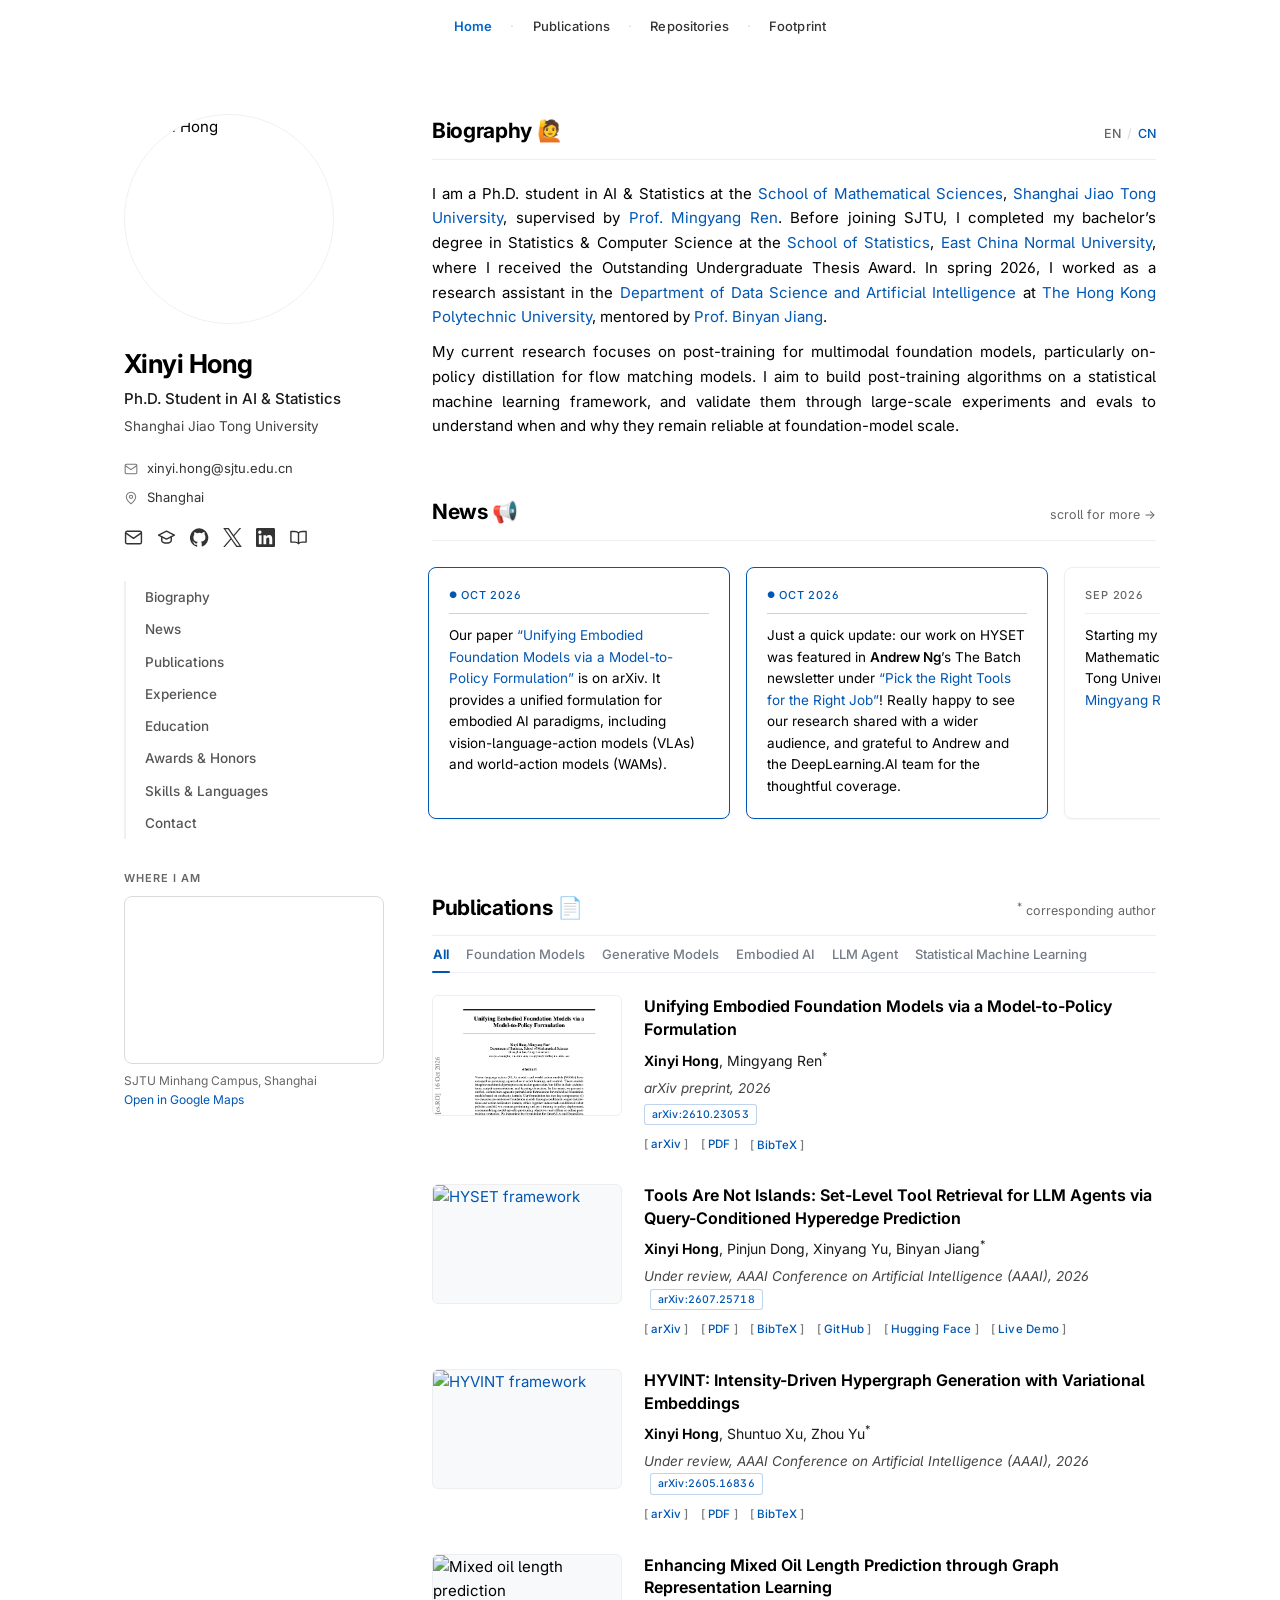
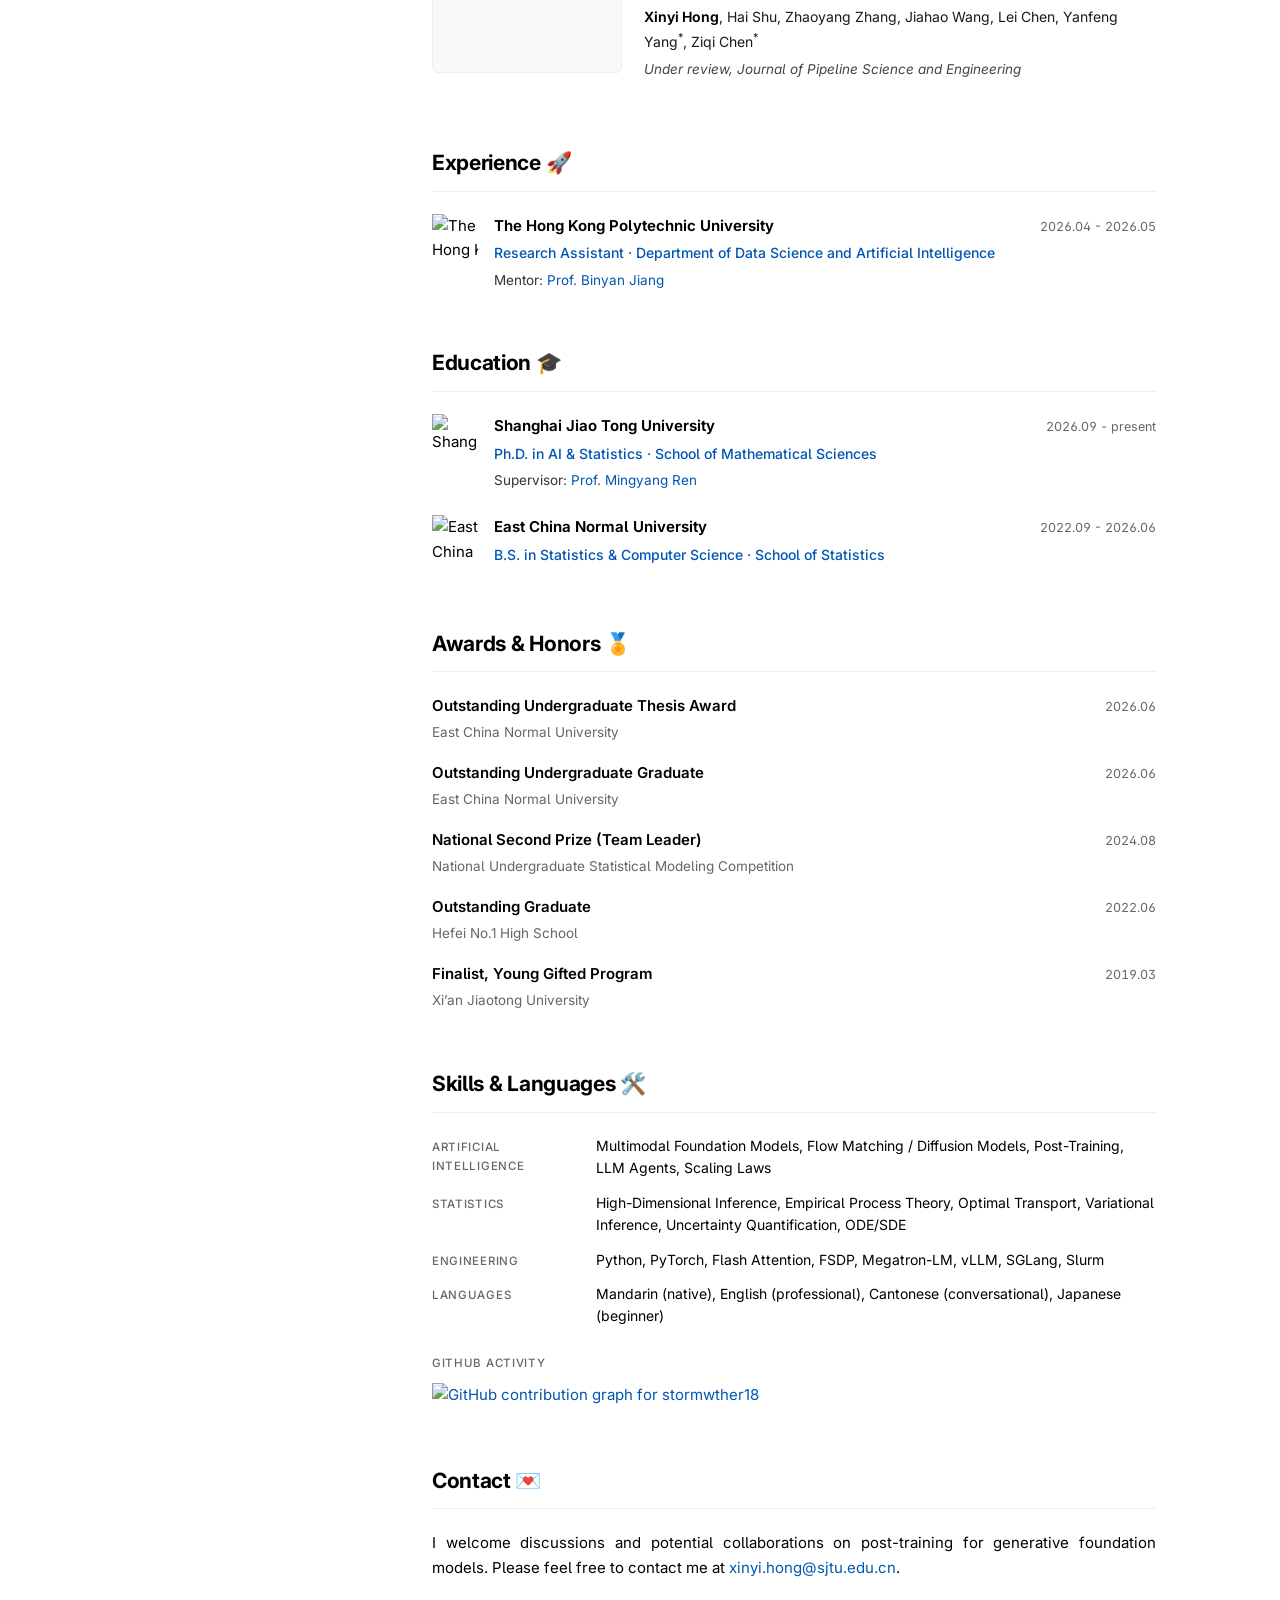
==== index.html @ 692708f8 "personal website update" ====
<!DOCTYPE html>
<html lang="en">
<head>
<meta charset="UTF-8">
<meta name="viewport" content="width=device-width, initial-scale=1.0">
<title>Xinyi Hong | Ph.D. @SJTU</title>
<meta name="description" content="Xinyi Hong, Ph.D. student in AI and Statistics at Shanghai Jiao Tong University. Research on generative models, multimodal learning, LLMs and statistical machine learning.">
<meta name="author" content="Xinyi Hong">
<meta property="og:title" content="Xinyi Hong">
<meta property="og:description" content="Ph.D. student in AI and Statistics at Shanghai Jiao Tong University. Generative models, multimodal learning, LLMs, statistical machine learning.">
<meta property="og:type" content="profile">
<link rel="icon" href="assets/icon.svg?v=3" type="image/svg+xml">
<link rel="icon" href="favicon.ico?v=3" sizes="any">
<link rel="apple-touch-icon" href="assets/apple-touch-icon.png">
<link rel="preconnect" href="https://fonts.googleapis.com">
<link rel="preconnect" href="https://fonts.gstatic.com" crossorigin>
<link href="https://fonts.googleapis.com/css2?family=Inter:wght@300..700&family=Noto+Sans+SC:wght@300..700&display=swap" rel="stylesheet">
<link rel="stylesheet" href="css/style.css">
</head>
<body>

<!-- icon sprite -->
<svg xmlns="http://www.w3.org/2000/svg" style="display:none" aria-hidden="true">
  <symbol id="i-mail" viewBox="0 0 24 24"><rect x="2" y="4" width="20" height="16" rx="2"/><path d="m2.5 6.5 9.5 6.5 9.5-6.5"/></symbol>
  <symbol id="i-pin" viewBox="0 0 24 24"><path d="M20 10c0 6-8 12-8 12s-8-6-8-12a8 8 0 0 1 16 0z"/><circle cx="12" cy="10" r="2.8"/></symbol>
  <symbol id="i-scholar" viewBox="0 0 24 24"><path d="M22 9 12 4 2 9l10 5 10-5z"/><path d="M6 11.4V16c0 1.4 2.7 3 6 3s6-1.6 6-3v-4.6"/></symbol>
  <symbol id="i-github" viewBox="0 0 24 24"><path d="M12 .3a12 12 0 0 0-3.8 23.4c.6.1.8-.3.8-.6v-2c-3.3.7-4-1.6-4-1.6-.6-1.4-1.4-1.8-1.4-1.8-1.1-.7.1-.7.1-.7 1.2.1 1.8 1.2 1.8 1.2 1.1 1.8 2.8 1.3 3.5 1 .1-.8.4-1.3.8-1.6-2.7-.3-5.5-1.3-5.5-5.9 0-1.3.5-2.4 1.2-3.2-.1-.3-.5-1.5.1-3.2 0 0 1-.3 3.3 1.2a11.5 11.5 0 0 1 6 0C17.2 4.6 18.2 5 18.2 5c.6 1.7.2 2.9.1 3.2.8.8 1.2 1.9 1.2 3.2 0 4.6-2.8 5.6-5.5 5.9.4.4.8 1.1.8 2.2v3.3c0 .3.2.7.8.6A12 12 0 0 0 12 .3z"/></symbol>
  <symbol id="i-linkedin" viewBox="0 0 24 24"><path d="M20.4 20.5h-3.6v-5.6c0-1.3 0-3-1.8-3s-2.1 1.4-2.1 2.9v5.7H9.4V9h3.4v1.6h.05c.5-.9 1.6-1.9 3.4-1.9 3.6 0 4.3 2.4 4.3 5.5v6.3zM5.3 7.4a2.1 2.1 0 1 1 0-4.1 2.1 2.1 0 0 1 0 4.1zm1.8 13.1H3.6V9h3.5v11.5zM22.2 0H1.8C.8 0 0 .8 0 1.7v20.6C0 23.2.8 24 1.8 24h20.4c1 0 1.8-.8 1.8-1.7V1.7C24 .8 23.2 0 22.2 0z"/></symbol>
  <symbol id="i-x" viewBox="0 0 24 24"><path d="M14.234 10.162 22.977 0h-2.072l-7.591 8.824L7.251 0H.258l9.168 13.343L.258 24H2.33l8.016-9.318L16.749 24h6.993zm-2.837 3.299-.929-1.329L3.076 1.56h3.182l5.965 8.532.929 1.329 7.754 11.09h-3.182z"/></symbol>
  <symbol id="i-rednote" viewBox="0 0 24 24"><path d="M2.4 4.4h4.8c2.2 0 3.9.7 4.8 1.8 .9-1.1 2.6-1.8 4.8-1.8h4.8v13.4h-4.8c-2.2 0-3.9.7-4.8 1.8-.9-1.1-2.6-1.8-4.8-1.8H2.4z"/><path d="M12 6.2v13.4"/></symbol>
</svg>

<nav class="navbar">
  <div class="nav-inner">
    <a href="index.html" class="nav-link active">Home</a>
    <span class="nav-sep">·</span>
    <a href="#publications" class="nav-link">Publications</a>
    <span class="nav-sep">·</span>
    <a href="repositories.html" class="nav-link">Repositories</a>
    <span class="nav-sep">·</span>
    <a href="footprint.html" class="nav-link">Footprint</a>
  </div>
</nav>
<div class="container">

  <aside class="sidebar">
    <div class="sidebar-sticky">
      <img src="assets/img/avatar.jpg?v=11" alt="Xinyi Hong" class="profile-photo" width="210" height="210">

      <div class="sidebar-id">
        <div class="name">Xinyi Hong</div>
        <div class="role">Ph.D. Student in AI &amp; Statistics</div>
        <div class="affiliation">
          Shanghai Jiao Tong University
        </div>
      </div>

      <div class="sidebar-meta">
        <div class="contact-list">
          <p><svg class="icon" aria-hidden="true"><use href="#i-mail"/></svg>
             <a href="mailto:xinyi.hong@sjtu.edu.cn">xinyi.hong@sjtu.edu.cn</a></p>
          <p><svg class="icon" aria-hidden="true"><use href="#i-pin"/></svg>
             <span>Shanghai</span></p>
        </div>

        <div class="social-icons">
          <a href="mailto:xinyi.hong@sjtu.edu.cn" title="Email" aria-label="Email"><svg class="icon" aria-hidden="true"><use href="#i-mail"/></svg></a>
          <a href="https://scholar.google.com/citations?user=sX_9eZ0AAAAJ&amp;hl=en" title="Google Scholar" aria-label="Google Scholar" rel="me noopener"><svg class="icon" aria-hidden="true"><use href="#i-scholar"/></svg></a>
          <a href="https://github.com/stormwther18" title="GitHub" aria-label="GitHub" rel="me noopener"><svg class="icon icon--solid" aria-hidden="true"><use href="#i-github"/></svg></a>
          <a href="https://x.com/stormwther18" title="X" aria-label="X" rel="me noopener"><svg class="icon icon--solid" aria-hidden="true"><use href="#i-x"/></svg></a>
          <a href="https://www.linkedin.com/in/xinyi-hong-b00274390/" title="LinkedIn" aria-label="LinkedIn" rel="me noopener"><svg class="icon icon--solid" aria-hidden="true"><use href="#i-linkedin"/></svg></a>
          <a href="https://www.xiaohongshu.com/user/profile/65910871000000001f03a6d2" title="RedNote (Xiaohongshu)" aria-label="RedNote" rel="me noopener"><svg class="icon" aria-hidden="true"><use href="#i-rednote"/></svg></a>
        </div>
      </div>

      <nav class="nav-menu" aria-label="Section navigation">
        <a href="#biography" class="nav-item">Biography</a>
        <a href="#news" class="nav-item">News</a>
        <a href="#publications" class="nav-item">Publications</a>
        <a href="#experience" class="nav-item">Experience</a>
        <a href="#education" class="nav-item">Education</a>
        <a href="#awards" class="nav-item">Awards &amp; Honors</a>
        <a href="#skills" class="nav-item">Skills &amp; Languages</a>
        <a href="#contact" class="nav-item">Contact</a>
      </nav>
      <div class="side-map">
        <div class="side-map-title">Where I am</div>
        <iframe src="https://www.google.com/maps?q=Shanghai+Jiao+Tong+University+Minhang+Campus&amp;z=15&amp;output=embed"
                title="Shanghai Jiao Tong University, Minhang Campus" loading="lazy"
                referrerpolicy="no-referrer-when-downgrade"></iframe>
        <p class="side-map-cap">SJTU Minhang Campus, Shanghai
          <a href="https://www.google.com/maps/search/?api=1&amp;query=Shanghai+Jiao+Tong+University+Minhang+Campus" target="_blank" rel="noopener">Open in Google Maps</a></p>
      </div>
    </div>
  </aside>

  <main class="main-content">

    <section id="biography">
      <div class="section-head">
        <h2>Biography 🙋</h2>
        <span class="lang-switch"><span class="cur">EN</span><span class="sep">/</span><a href="index_cn.html" hreflang="zh-CN">CN</a></span>
      </div>
      <p class="lede">
        I am a Ph.D. student in AI &amp; Statistics at the <a href="https://math.sjtu.edu.cn/">School of Mathematical Sciences</a>,
        <a href="https://www.sjtu.edu.cn/">Shanghai Jiao Tong University</a>, supervised by
        <a href="https://ren-mingyang.github.io/">Prof. Mingyang Ren</a>. Before joining SJTU, I completed my
        bachelor’s degree in Statistics &amp; Computer Science at the
        <a href="https://stat.ecnu.edu.cn/">School of Statistics</a>,
        <a href="https://www.ecnu.edu.cn/">East China Normal University</a>, where I received the
        Outstanding Undergraduate Thesis Award.
        In spring 2026, I worked as a research assistant in the
        <a href="https://www.polyu.edu.hk/dsai/">Department of Data Science and Artificial Intelligence</a>
        at <a href="https://www.polyu.edu.hk/">The Hong Kong Polytechnic University</a>, mentored by
        <a href="https://www.polyu.edu.hk/dsai/people/academic-staff/jiangbinyan/">Prof. Binyan Jiang</a>.
      </p>
      <p>
        My current research focuses on post-training for multimodal foundation models, particularly
        on-policy distillation for flow matching models. I aim to build post-training algorithms on
        a statistical machine learning framework, and validate them through large-scale experiments
        and evals to understand when and why they remain reliable at foundation-model scale.
      </p>
    </section>

    <section id="news">
      <div class="section-head">
        <h2>News 📢</h2>
        <span class="section-note">scroll for more →</span>
      </div>

      <div class="news-strip">
        <article class="news-card pinned">
          <span class="news-date">Oct 2026</span>
          <div class="news-body">
            Our paper <a href="https://arxiv.org/abs/2610.23053">“Unifying Embodied Foundation Models via a Model-to-Policy Formulation”</a> is on arXiv. It provides a unified formulation for embodied AI paradigms, including vision-language-action models (VLAs) and world-action models (WAMs).
          </div>
        </article>

        <article class="news-card pinned">
          <span class="news-date">Oct 2026</span>
          <div class="news-body">
            Just a quick update: our work on HYSET was featured in <strong>Andrew Ng</strong>’s The Batch newsletter under <a href="https://www.deeplearning.ai/the-batch/issue-374#pick-the-right-tools-for-the-right-job">“Pick the Right Tools for the Right Job”</a>! Really happy to see our research shared with a wider audience, and grateful to Andrew and the DeepLearning.AI team for the thoughtful coverage.
          </div>
        </article>

        <article class="news-card">
          <span class="news-date">Sep 2026</span>
          <div class="news-body">
            Starting my Ph.D. at the School of Mathematical Sciences,
            Shanghai Jiao Tong University, supervised by <a href="https://ren-mingyang.github.io/">Prof. Mingyang Ren</a>.
          </div>
        </article>

        <article class="news-card">
          <span class="news-date">Jul 2026</span>
          <div class="news-body">
            <a href="https://arxiv.org/abs/2607.25718">HYSET</a> is on arXiv and under review at
            AAAI 2026: set-level tool retrieval for LLM agents, cast as query-conditioned hyperedge
            prediction. Code, model, and a live demo are released.
          </div>
        </article>

        <article class="news-card">
          <span class="news-date">Jun 2026</span>
          <div class="news-body">
            Graduated from East China Normal University with the
            Outstanding Undergraduate Thesis Award and the
            Outstanding Undergraduate Graduate honor.
          </div>
        </article>

        <article class="news-card">
          <span class="news-date">May 2026</span>
          <div class="news-body">
            <a href="https://arxiv.org/abs/2605.16836">HYVINT</a>, our intensity-driven hypergraph
            generative model, is on arXiv and under review at AAAI 2026.
          </div>
        </article>

        <article class="news-card">
          <span class="news-date">Apr 2026</span>
          <div class="news-body">
            Joined the Department of Data Science and Artificial Intelligence, PolyU, as a research
            assistant with <a href="https://www.polyu.edu.hk/dsai/people/academic-staff/jiangbinyan/">Prof. Binyan Jiang</a>.
          </div>
        </article>
      </div>
    </section>

    <section id="publications">
      <div class="section-head">
        <h2>Publications 📄</h2>
        <span class="section-note"><sup>*</sup> corresponding author</span>
      </div>

      <div class="pub-filters" role="group" aria-label="Filter publications by topic">
        <button class="pub-filter active" type="button" data-filter="all" aria-pressed="true">All</button>
        <button class="pub-filter" type="button" data-filter="foundation" aria-pressed="false">Foundation Models</button>
        <button class="pub-filter" type="button" data-filter="genai" aria-pressed="false">Generative Models</button>
        <button class="pub-filter" type="button" data-filter="embodied" aria-pressed="false">Embodied AI</button>
        <button class="pub-filter" type="button" data-filter="agent" aria-pressed="false">LLM Agent</button>
        <button class="pub-filter" type="button" data-filter="statml" aria-pressed="false">Statistical Machine Learning</button>
      </div>

      <article class="pub-item" data-tags="all foundation embodied statml">
        <a class="pub-thumb pub-thumb--paper" href="https://arxiv.org/abs/2610.23053" rel="noopener">
          <img src="assets/img/pub/model-to-policy.png" alt="First page of Unifying Embodied Foundation Models via a Model-to-Policy Formulation" width="1162" height="1492" loading="lazy">
        </a>
        <div class="pub-details">
          <div class="pub-title">Unifying Embodied Foundation Models via a Model-to-Policy Formulation</div>
          <div class="pub-authors"><span class="me">Xinyi Hong</span>, Mingyang Ren<sup>*</sup></div>
          <div class="pub-venue pub-venue--stacked">
            arXiv preprint, 2026
            <a class="pub-badge" href="https://arxiv.org/abs/2610.23053" rel="noopener">arXiv:2610.23053</a>
          </div>
          <div class="pub-links">
            <a class="pub-btn" href="https://arxiv.org/abs/2610.23053" rel="noopener">arXiv</a>
            <a class="pub-btn" href="https://arxiv.org/pdf/2610.23053" rel="noopener">PDF</a>
            <button class="pub-btn citation-btn" type="button" data-paper="model_to_policy">BibTeX</button>
          </div>
        </div>
      </article>

      <article class="pub-item" data-tags="all agent statml">
        <a class="pub-thumb" href="https://arxiv.org/abs/2607.25718" rel="noopener">
          <img src="assets/img/pub/hyset.png" alt="HYSET framework" width="380" height="238" loading="lazy">
        </a>
        <div class="pub-details">
          <div class="pub-title">Tools Are Not Islands: Set-Level Tool Retrieval for LLM Agents via Query-Conditioned Hyperedge Prediction</div>
          <div class="pub-authors"><span class="me">Xinyi Hong</span>, Pinjun Dong, Xinyang Yu, Binyan Jiang<sup>*</sup></div>
          <div class="pub-venue">
            Under review, AAAI Conference on Artificial Intelligence (AAAI), 2026
            <a class="pub-badge" href="https://arxiv.org/abs/2607.25718" rel="noopener">arXiv:2607.25718</a>
          </div>
          <div class="pub-links">
            <a class="pub-btn" href="https://arxiv.org/abs/2607.25718" rel="noopener">arXiv</a>
            <a class="pub-btn" href="https://arxiv.org/pdf/2607.25718" rel="noopener">PDF</a>
            <button class="pub-btn citation-btn" type="button" data-paper="hyset">BibTeX</button>
            <a class="pub-btn" href="https://github.com/stormwther18/HYSET" rel="noopener">GitHub</a>
            <a class="pub-btn" href="https://huggingface.co/stormwther18/HOTS-assets" rel="noopener">Hugging Face</a>
            <a class="pub-btn" href="https://stormwther18-hyset-demo.hf.space" rel="noopener">Live Demo</a>
          </div>
        </div>
      </article>

      <article class="pub-item" data-tags="all genai statml">
        <a class="pub-thumb" href="https://arxiv.org/abs/2605.16836" rel="noopener">
          <img src="assets/img/pub/hyvint.png" alt="HYVINT framework" width="380" height="238" loading="lazy">
        </a>
        <div class="pub-details">
          <div class="pub-title">HYVINT: Intensity-Driven Hypergraph Generation with Variational Embeddings</div>
          <div class="pub-authors"><span class="me">Xinyi Hong</span>, Shuntuo Xu, Zhou Yu<sup>*</sup></div>
          <div class="pub-venue">
            Under review, AAAI Conference on Artificial Intelligence (AAAI), 2026
            <a class="pub-badge" href="https://arxiv.org/abs/2605.16836" rel="noopener">arXiv:2605.16836</a>
          </div>
          <div class="pub-links">
            <a class="pub-btn" href="https://arxiv.org/abs/2605.16836" rel="noopener">arXiv</a>
            <a class="pub-btn" href="https://arxiv.org/pdf/2605.16836" rel="noopener">PDF</a>
            <button class="pub-btn citation-btn" type="button" data-paper="hyvint">BibTeX</button>
          </div>
        </div>
      </article>

      <article class="pub-item" data-tags="all statml">
        <span class="pub-thumb">
          <img src="assets/img/pub/mixed-oil.png" alt="Mixed oil length prediction" width="380" height="238" loading="lazy">
        </span>
        <div class="pub-details">
          <div class="pub-title">Enhancing Mixed Oil Length Prediction through Graph Representation Learning</div>
          <div class="pub-authors"><span class="me">Xinyi Hong</span>, Hai Shu, Zhaoyang Zhang, Jiahao Wang, Lei Chen, Yanfeng Yang<sup>*</sup>, Ziqi Chen<sup>*</sup></div>
          <div class="pub-venue">
            Under review, Journal of Pipeline Science and Engineering
          </div>
        </div>
      </article>

      <p class="pub-empty" hidden>No publications in this category yet.</p>
    </section>


    <section id="experience">
      <div class="section-head"><h2>Experience 🚀</h2></div>

      <div class="exp-item">
        <div class="exp-logo"><img src="assets/img/logo/polyu.png" alt="The Hong Kong Polytechnic University" width="46" height="46"></div>
        <div class="exp-content">
          <div class="exp-header">
            <span class="exp-org"><a href="https://www.polyu.edu.hk/">The Hong Kong Polytechnic University</a></span>
            <span class="exp-time">2026.04 - 2026.05</span>
          </div>
          <div class="exp-role">Research Assistant · Department of Data Science and Artificial Intelligence</div>
          <div class="exp-desc">Mentor: <a href="https://www.polyu.edu.hk/dsai/people/academic-staff/jiangbinyan/">Prof. Binyan Jiang</a></div>
        </div>
      </div>
    </section>

    <section id="education">
      <div class="section-head"><h2>Education 🎓</h2></div>

      <div class="exp-item">
        <div class="exp-logo"><img src="assets/img/logo/sjtu.png" alt="Shanghai Jiao Tong University" width="46" height="46"></div>
        <div class="exp-content">
          <div class="exp-header">
            <span class="exp-org"><a href="https://www.sjtu.edu.cn/">Shanghai Jiao Tong University</a></span>
            <span class="exp-time">2026.09 - present</span>
          </div>
          <div class="exp-role">Ph.D. in AI &amp; Statistics · School of Mathematical Sciences</div>
          <div class="exp-desc">Supervisor: <a href="https://ren-mingyang.github.io/">Prof. Mingyang Ren</a></div>
        </div>
      </div>

      <div class="exp-item">
        <div class="exp-logo"><img src="assets/img/logo/ecnu.png" alt="East China Normal University" width="46" height="46"></div>
        <div class="exp-content">
          <div class="exp-header">
            <span class="exp-org"><a href="https://www.ecnu.edu.cn/">East China Normal University</a></span>
            <span class="exp-time">2022.09 - 2026.06</span>
          </div>
          <div class="exp-role">B.S. in Statistics &amp; Computer Science · School of Statistics</div>
        </div>
      </div>
    </section>

    <section id="awards">
      <div class="section-head"><h2>Awards &amp; Honors 🏅</h2></div>

      <div class="row-item">
        <span class="row-name">Outstanding Undergraduate Thesis Award
          <span class="sub">East China Normal University</span></span>
        <span class="row-time">2026.06</span>
      </div>
      <div class="row-item">
        <span class="row-name">Outstanding Undergraduate Graduate
          <span class="sub">East China Normal University</span></span>
        <span class="row-time">2026.06</span>
      </div>
      <div class="row-item">
        <span class="row-name">National Second Prize (Team Leader)
          <span class="sub">National Undergraduate Statistical Modeling Competition</span></span>
        <span class="row-time">2024.08</span>
      </div>
      <div class="row-item">
        <span class="row-name">Outstanding Graduate
          <span class="sub">Hefei No.1 High School</span></span>
        <span class="row-time">2022.06</span>
      </div>
      <div class="row-item">
        <span class="row-name">Finalist, Young Gifted Program
          <span class="sub">Xi&rsquo;an Jiaotong University</span></span>
        <span class="row-time">2019.03</span>
      </div>
    </section>

    <section id="skills">
      <div class="section-head"><h2>Skills &amp; Languages 🛠️</h2></div>

      <div class="skill-grid">
        <div class="skill-row">
          <span class="skill-label">Artificial Intelligence</span>
          <span class="skill-list">Multimodal Foundation Models, Flow Matching / Diffusion Models, Post-Training, LLM Agents, Scaling Laws</span>
        </div>
        <div class="skill-row">
          <span class="skill-label">Statistics</span>
          <span class="skill-list">High-Dimensional Inference, Empirical Process Theory, Optimal Transport, Variational Inference, Uncertainty Quantification, ODE/SDE</span>
        </div>
        <div class="skill-row">
          <span class="skill-label">Engineering</span>
          <span class="skill-list">Python, PyTorch, Flash Attention, FSDP, Megatron-LM, vLLM, SGLang, Slurm</span>
        </div>
        <div class="skill-row">
          <span class="skill-label">Languages</span>
          <span class="skill-list">Mandarin (native), English (professional), Cantonese (conversational), Japanese (beginner)</span>
        </div>
      </div>

      <div class="gh-graph">
        <div class="gh-label">GitHub activity</div>
        <a href="https://github.com/stormwther18" rel="me noopener">
          <img src="https://ghchart.rshah.org/A51C30/stormwther18"
               alt="GitHub contribution graph for stormwther18" loading="lazy">
        </a>
      </div>
    </section>

    <section id="contact">
      <div class="section-head"><h2>Contact 💌</h2></div>
      <p>I welcome discussions and potential collaborations on post-training for generative
        foundation models. Please feel free to contact me at
        <a href="mailto:xinyi.hong@sjtu.edu.cn">xinyi.hong@sjtu.edu.cn</a>.</p>
    </section>

  </main>

</div>

<div id="citationModal" class="modal" role="dialog" aria-modal="true" aria-labelledby="citationHeading">
  <div class="modal-card">
    <div class="modal-head">
      <h3 id="citationHeading">BibTeX</h3>
      <button class="modal-close" type="button" aria-label="Close">&times;</button>
    </div>
    <pre class="citation-text" id="citationText"></pre>
    <button class="copy-btn" id="copyBtn" type="button" data-copied="Copied!">Copy to clipboard</button>
  </div>
</div>

<script>
window.CITATIONS = {
  model_to_policy: `@misc{hong2026unifyingembodiedfoundationmodels,
      title={Unifying Embodied Foundation Models via a Model-to-Policy Formulation},
      author={Xinyi Hong and Mingyang Ren},
      year={2026},
      eprint={2610.23053},
      archivePrefix={arXiv},
      primaryClass={cs.RO},
      url={https://arxiv.org/abs/2610.23053},
}`,
  hyset: `@article{hong2026hyset,
  title   = {Tools Are Not Islands: Set-Level Tool Retrieval for LLM Agents
             via Query-Conditioned Hyperedge Prediction},
  author  = {Hong, Xinyi and Dong, Pinjun and Yu, Xinyang and Jiang, Binyan},
  journal = {arXiv preprint arXiv:2607.25718},
  year    = {2026}
}`,
  hyvint: `@article{hong2026hyvint,
  title   = {HYVINT: Intensity-Driven Hypergraph Generation with
             Variational Embeddings},
  author  = {Hong, Xinyi and Xu, Shuntuo and Yu, Zhou},
  journal = {arXiv preprint arXiv:2605.16836},
  year    = {2026}
}`
};
</script>
<script src="js/main.js"></script>
</body>
</html>
---- css/style.css ----
/* =========================================================
   Xinyi Hong: personal academic site
   Layout skeleton adapted from the classic two-column
   academic homepage; palette is warm-paper + pine ink.
   ========================================================= */

/* --- 1. Design tokens --- */
:root {
    color-scheme: light;

    /* Palette lifted from stephen-smj.tech */
    --bg:            #ffffff;
    --bg-soft:       #f8f9fa;   /* code block */
    --ink:           #000000;   /* name, publication + org titles */
    --heading:       #000000;   /* section headings */
    --text:          #000000;   /* body copy */
    --text-mid:      #1a1a1a;   /* role, authors */
    --text-2:        #333333;   /* contact, descriptions */
    --text-soft:     #444444;   /* affiliation, venue */
    --text-list:     #000000;   /* list items, award names */
    --text-3:        #666666;   /* dates */
    --muted:         #555555;   /* anchor rail */
    --bracket:       #777777;   /* [ ] around link buttons, contact icons */
    --rule:          #eeeeee;
    --rule-soft:     #f0f0f0;   /* photo border, anchor rail */
    --rule-filter:   #edf0f4;
    --rule-strong:   #dddddd;
    --accent:        #0056b3;
    --accent-hover:  #0066cc;
    --accent-ring:   rgba(0, 86, 179, .25);
    --nav-bg:        rgba(255, 255, 255, .8);
    --nav-border:    rgba(0, 0, 0, .1);
    --shadow-sm:     0 1px 2px rgba(0, 0, 0, .04);
    --shadow-md:     0 6px 18px rgba(0, 0, 0, .07), 0 1px 3px rgba(0, 0, 0, .05);

    --sidebar-width: 260px;
    --nav-height:    54px;
    --content-max:   750px;

    /* One family across the whole site: Inter for Latin, Noto Sans SC for CJK. */
    --font-ui: 'Inter', 'Noto Sans SC', -apple-system, BlinkMacSystemFont,
               'Segoe UI', Roboto, sans-serif;
}

*, *::before, *::after { box-sizing: border-box; }

html { scroll-behavior: smooth; scroll-padding-top: calc(var(--nav-height) + 24px); }

body {
    margin: 0;
    padding: 0;
    font-family: var(--font-ui);
    font-size: 15px;
    line-height: 1.65;
    color: var(--text);
    background-color: var(--bg);
    font-feature-settings: 'cv05' 1, 'ss01' 1;
    text-rendering: optimizeLegibility;
}

a {
    color: var(--accent);
    text-decoration: none;
    transition: color .18s ease, opacity .18s ease;
}

a:hover { color: var(--accent-hover); text-decoration: underline; text-underline-offset: 2px; }

a:focus-visible,
button:focus-visible {
    outline: 2px solid var(--accent);
    outline-offset: 3px;
    border-radius: 3px;
}

img { max-width: 100%; }

.icon { width: 1em; height: 1em; fill: none; stroke: currentColor; stroke-width: 1.8;
        stroke-linecap: round; stroke-linejoin: round; vertical-align: -.13em; }
.icon--solid { fill: currentColor; stroke: none; }

.visually-hidden {
    position: absolute; width: 1px; height: 1px; margin: -1px;
    padding: 0; overflow: hidden; clip: rect(0 0 0 0); white-space: nowrap; border: 0;
}

/* --- 2. Top navigation --- */
.navbar {
    position: fixed;
    inset: 0 0 auto 0;
    height: var(--nav-height);
    background: var(--nav-bg);
    backdrop-filter: saturate(180%) blur(20px);
    -webkit-backdrop-filter: saturate(180%) blur(20px);
    z-index: 1000;
    display: flex;
    justify-content: center;
    align-items: center;
}

.nav-inner {
    display: flex;
    align-items: center;
    gap: 18px;
    font-size: 13px;
    font-weight: 500;
    letter-spacing: .01em;
}

.nav-link { color: var(--text); opacity: .8; }
.nav-link:hover { color: var(--accent-hover); opacity: 1; text-decoration: none; }
.nav-link.active { color: var(--accent-hover); opacity: 1; font-weight: 600; }

.nav-sep { color: var(--rule-strong); user-select: none; }

/* Language switch: lives at the right edge of the Biography heading */
.lang-switch {
    display: inline-flex;
    align-items: baseline;
    gap: 6px;
    flex-shrink: 0;
    font-size: 12.5px;
    font-weight: 500;
}
.lang-switch .cur { color: var(--text-3); }
.lang-switch .sep { color: var(--rule-strong); }
.lang-switch a { color: var(--accent); }

/* --- 3. Page shell --- */
.container {
    max-width: 1080px;
    margin: 0 auto;
    padding: calc(var(--nav-height) + 60px) 24px 72px;
    display: grid;
    grid-template-columns: var(--sidebar-width) minmax(0, 1fr);
    gap: 48px;
}

/* --- 4. Sidebar --- */
.sidebar { min-width: 0; }

.sidebar-sticky { position: sticky; top: calc(var(--nav-height) + 32px); }

.profile-photo {
    width: 210px;
    height: 210px;
    border-radius: 50%;
    object-fit: cover;
    display: block;
    margin-bottom: 24px;
    border: 1px solid var(--rule-soft);
}

.name {
    font-size: 26px;
    font-weight: 700;
    letter-spacing: -.02em;
    line-height: 1.2;
    color: var(--ink);
    margin-bottom: 8px;
}

.name-alt {
    font-size: 14px;
    font-weight: 500;
    color: var(--text-3);
    letter-spacing: .04em;
    margin-bottom: 10px;
}

.role {
    font-size: 15px;
    font-weight: 500;
    color: var(--text-mid);
    margin-bottom: 4px;
}

.affiliation {
    font-size: 13.5px;
    line-height: 1.5;
    color: var(--text-soft);
    margin-bottom: 22px;
}

.contact-list { font-size: 13px; color: var(--text-2); margin-bottom: 20px; }

.contact-list p {
    display: flex;
    align-items: flex-start;
    gap: 9px;
    margin: 7px 0;
    word-break: break-word;
}

.contact-list .icon { flex-shrink: 0; margin-top: .28em; color: var(--bracket); font-size: 14px; }
.contact-list a { color: var(--text-2); }
.contact-list a:hover { color: var(--accent); }

.social-icons { display: flex; flex-wrap: wrap; gap: 12px 14px; margin-bottom: 34px; }

.social-icons a {
    font-size: 19px;
    color: var(--text-2);
    line-height: 1;
    display: inline-flex;
}
.social-icons a:hover { color: var(--accent); }

/* In-page anchor rail */
.nav-menu {
    display: flex;
    flex-direction: column;
    border-left: 2px solid var(--rule-soft);
}

.nav-item {
    position: relative;
    padding: 5px 0 5px 18px;
    font-size: 13.5px;
    font-weight: 500;
    color: var(--muted);
    border-left: 2px solid transparent;
    margin-left: -1px;
    transition: color .18s ease, border-color .18s ease;
}
.nav-item:hover { color: var(--accent); text-decoration: none; }
.nav-item.active { color: var(--accent); border-left-color: var(--accent); font-weight: 600; }

/* Sidebar location card */
.side-map { margin-top: 30px; }

.side-map-title {
    font-size: 11px;
    font-weight: 600;
    letter-spacing: .09em;
    text-transform: uppercase;
    color: var(--text-3);
    margin-bottom: 9px;
}

.side-map iframe {
    display: block;
    width: 100%;
    height: 168px;
    border: 1px solid var(--rule-strong);
    border-radius: 8px;
    filter: saturate(.78) contrast(.97);
}

.side-map-cap {
    margin: 8px 0 0;
    font-size: 12px;
    line-height: 1.55;
    color: var(--text-3);
}

.side-map-cap a { display: block; color: var(--accent); }

/* --- 5. Main column --- */
.main-content { min-width: 0; max-width: var(--content-max); }

section { margin-bottom: 56px; scroll-margin-top: calc(var(--nav-height) + 24px); }
section:last-child { margin-bottom: 0; }

.section-head {
    display: flex;
    justify-content: space-between;
    align-items: baseline;
    gap: 16px;
    border-bottom: 1px solid var(--rule);
    padding-bottom: 10px;
    margin-bottom: 22px;
}

h2 {
    font-size: 21px;
    font-weight: 700;
    letter-spacing: -.015em;
    color: var(--heading);
    margin: 0;
}

.section-note { font-size: 12.5px; color: var(--text-3); flex-shrink: 0; }

p { margin: 10px 0; }
.main-content > section > p { text-align: justify; text-justify: inter-character; hyphens: auto; }

ul { padding-left: 20px; margin: 12px 0 16px; }
li { margin-bottom: 7px; color: var(--text-list); }

strong { color: var(--ink); font-weight: 600; }

.lede { color: var(--text); }

/* Research interests */

/* --- 6. News strip --- */
.news-strip {
    display: flex;
    gap: 16px;
    overflow-x: auto;
    padding: 4px 4px 16px;
    margin: 0 -4px;
    scroll-snap-type: x mandatory;
    scrollbar-width: thin;
    scrollbar-color: var(--rule-strong) transparent;
}

.news-strip::-webkit-scrollbar { height: 6px; }
.news-strip::-webkit-scrollbar-track { background: transparent; }
.news-strip::-webkit-scrollbar-thumb { background: var(--rule-strong); border-radius: 3px; }

.news-card {
    position: relative;
    flex: 0 0 302px;
    min-height: 168px;
    padding: 18px 20px 20px;
    scroll-snap-align: start;
    background: var(--bg);
    border: 1px solid var(--rule);
    border-radius: 8px;
    box-shadow: var(--shadow-sm);
    transition: transform .2s ease, box-shadow .2s ease, border-color .2s ease;
}

.news-card:hover {
    transform: translateY(-2px);
    box-shadow: var(--shadow-md);
    border-color: var(--rule-strong);
}

.news-card.pinned { border-color: var(--accent); background: var(--bg); }

.news-date {
    display: block;
    font-family: var(--font-ui);
    font-size: 11px;
    font-weight: 500;
    letter-spacing: .08em;
    text-transform: uppercase;
    color: var(--text-3);
    padding-bottom: 9px;
    margin-bottom: 11px;
    border-bottom: 1px solid var(--rule);
}

.news-card.pinned .news-date { color: var(--accent); border-bottom-color: var(--accent-ring); }

.news-card.pinned .news-date::before { content: '● '; font-size: 9px; vertical-align: .12em; }

.news-body { font-size: 13.5px; line-height: 1.6; color: var(--text); }

/* --- 7. Publications --- */
.pub-filters {
    display: flex;
    flex-wrap: wrap;
    align-items: center;
    gap: 15px;
    margin: -20px 0 22px;
    border-bottom: 1px solid var(--rule-filter);
}

.pub-filter {
    position: relative;
    appearance: none;
    border: 0;
    background: transparent;
    padding: 8px 1px 10px;
    font-family: inherit;
    font-size: 13px;
    font-weight: 500;
    color: #737b87;
    cursor: pointer;
    transition: color .18s ease;
}

.pub-filter::after {
    content: '';
    position: absolute;
    left: 50%; right: 50%; bottom: -1px;
    height: 2px;
    border-radius: 2px;
    background: var(--accent);
    transition: left .2s ease, right .2s ease;
}

.pub-filter:hover { color: var(--accent); }
.pub-filter.active { color: var(--accent); font-weight: 650; }
.pub-filter.active::after { left: 0; right: 0; }

.pub-item {
    display: flex;
    gap: 22px;
    margin-bottom: 30px;
    align-items: flex-start;
}
.pub-item[hidden] { display: none; }

.pub-thumb {
    flex: 0 0 190px;
    width: 190px;
    border: 1px solid var(--rule);
    border-radius: 6px;
    overflow: hidden;
    background: var(--bg-soft);
    transition: transform .25s ease, box-shadow .25s ease;
}
.pub-thumb:hover { transform: translateY(-2px); box-shadow: var(--shadow-md); }
.pub-thumb img { display: block; width: 100%; height: auto; }
.pub-thumb--paper img { height: 119px; object-fit: cover; object-position: center top; }

.pub-details { flex: 1; min-width: 0; }

.pub-empty { margin: 0; padding: 20px 0; font-size: 14px; color: var(--text-3); }

/* --- Sub-page shell (repositories, footprint) --- */
.container--wide { grid-template-columns: minmax(0, 1fr); }
.main-content--wide { max-width: 100%; }
.page-lede { font-size: 15px; color: var(--text-2); margin: 0 0 26px; }

/* --- Repository grid --- */
.repo-grid {
    display: grid;
    grid-template-columns: repeat(auto-fill, minmax(255px, 1fr));
    gap: 18px;
}

.repo-card {
    display: flex;
    flex-direction: column;
    padding: 15px 18px 14px;
    background: var(--bg);
    border: 1px solid var(--rule);
    border-top: 3px solid var(--repo-accent, var(--rule-strong));
    border-radius: 8px;
    color: inherit;
    transition: transform .18s ease, box-shadow .18s ease;
}
.repo-card:hover {
    transform: translateY(-2px);
    box-shadow: var(--shadow-md);
    text-decoration: none;
}

.repo-name {
    font-size: 15px;
    font-weight: 650;
    color: var(--accent);
    margin-bottom: 8px;
    overflow-wrap: anywhere;
}

.repo-desc {
    flex: 1;
    margin: 0 0 16px;
    font-size: 13.5px;
    line-height: 1.55;
    color: var(--text-2);
}

.repo-meta {
    display: flex;
    flex-wrap: wrap;
    align-items: center;
    gap: 13px;
    font-size: 12px;
    color: var(--text-3);
    font-variant-numeric: tabular-nums;
}
.repo-lang { display: inline-flex; align-items: center; gap: 6px; }
.repo-stat { display: inline-flex; align-items: center; gap: 5px; }
.repo-stat svg { width: 12px; height: 12px; fill: currentColor; }
.repo-dot { width: 9px; height: 9px; border-radius: 50%; flex-shrink: 0; }
.repo-date { margin-left: auto; }

.repo-status { margin: 20px 0 0; font-size: 13px; color: var(--text-3); }

/* --- Footprint --- */
#footprint {
    /* Google Maps-ish palette: warm off-white land, soft blue water. */
    --fp-water:      #c9e0f1;
    --fp-land:       #f2efe9;
    --fp-border:     #d9d3c6;
    --fp-land-seen:  #cadfb0;
    --fp-border-seen:#aecb8e;
    --fp-pin:        #ea4335;   /* map-marker red */
    --fp-pin-ring:   rgba(234, 67, 53, .24);
    --fp-tile-bg:    #f2f4f7;
}

/* map card */
.fp-map-card {
    border: 1px solid var(--rule);
    border-radius: 14px;
    padding: 20px 22px 0;
    background: #ffffff;
    box-shadow: var(--shadow-sm);
    margin-bottom: 30px;
}
.fp-map { position: relative; }
.fp-map-svg { display: block; width: 100%; height: auto; }

.fp-sea { fill: var(--fp-water); }
.fp-land {
    fill: var(--fp-land);
    stroke: var(--fp-border);
    stroke-width: 0.6;
    stroke-linejoin: round;
    transition: fill .25s ease;
}
.fp-land.is-visited { fill: var(--fp-land-seen); stroke: var(--fp-border-seen); }

/* pins */
.fp-pins { position: absolute; inset: 0; }
/* The marker is 18x23 with its tip at the bottom centre; the negative
   margins put that tip exactly on the projected coordinate. */
.fp-pin {
    position: absolute;
    width: 10px;
    height: 13px;
    margin: -12.1px 0 0 -5px;
    padding: 0;
    border: 0;
    background: none;
    cursor: pointer;
    transform-origin: 50% 100%;
    animation: fp-drop .45s cubic-bezier(.2, .8, .3, 1) backwards;
}
.fp-pin-mark {
    position: relative;
    display: block;
    width: 100%;
    height: 100%;
    overflow: visible;
    transform-origin: 50% 100%;
    filter: drop-shadow(0 1px 1.2px rgba(0, 0, 0, .3));
    transition: transform .18s cubic-bezier(.2, .8, .3, 1);
}
.fp-pin-body {
    fill: var(--fp-pin);
    stroke: #ffffff;
    stroke-width: 2.3;
    paint-order: stroke;
}
.fp-pin-eye { fill: #ffffff; }
.fp-pin-halo { left: -4.5px; top: -4.5px; width: 26px; height: 26px; }
/* the one place you are based in: a bigger pin with a star and a standing
   halo, so it reads as home at a glance without leaving the red family */
.fp-pin.is-base {
    width: 15px;
    height: 19px;
    margin: -17.7px 0 0 -7.5px;
    z-index: 1;
}
.fp-pin.is-base .fp-pin-body { stroke-width: 1.8; }
.fp-pin.is-base .fp-pin-halo {
    left: -6.5px;
    top: -6.5px;
    width: 28px;
    height: 28px;
    opacity: .8;
    transform: scale(.9);
}
.fp-pin.is-base:hover .fp-pin-halo,
.fp-pin.is-base:focus-visible .fp-pin-halo,
.fp-pin.is-base.is-active .fp-pin-halo { opacity: 1; transform: scale(1); }

.fp-pin-halo {
    position: absolute;
    left: -5px;
    top: -4.9px;
    width: 20px;
    height: 20px;
    border-radius: 50%;
    background: var(--fp-pin-ring);
    transform: scale(.35);
    opacity: 0;
    transition: transform .22s ease, opacity .22s ease;
}
.fp-pin:hover .fp-pin-mark,
.fp-pin:focus-visible .fp-pin-mark { transform: translateY(-2px) scale(1.12); }
.fp-pin.is-active .fp-pin-mark { transform: translateY(-2px) scale(1.18); }
.fp-pin:hover .fp-pin-halo,
.fp-pin:focus-visible .fp-pin-halo,
.fp-pin.is-active .fp-pin-halo { transform: scale(1); opacity: 1; }
/* overlapping markers: whichever one you are pointing at comes forward */
.fp-pin:hover,
.fp-pin:focus-visible,
.fp-pin.is-active { z-index: 2; }
.fp-pin:focus { outline: none; }
.fp-pin:focus-visible { outline: 2px solid var(--fp-pin); outline-offset: 3px; border-radius: 4px; }

.fp-map.has-filter .fp-pin:not(.is-active) { opacity: .3; }
.fp-pin { transition: opacity .2s ease; }

@keyframes fp-drop {
    from { opacity: 0; transform: translateY(-9px) scale(.55); }
    to   { opacity: 1; transform: none; }
}

/* pin tooltip */
.fp-tip {
    position: absolute;
    z-index: 3;
    transform: translate(-50%, calc(-100% - 19px));
    padding: 7px 11px;
    border: 1px solid var(--rule-strong);
    border-radius: 8px;
    background: #ffffff;
    box-shadow: var(--shadow-md);
    white-space: nowrap;
    pointer-events: none;
    opacity: 0;
    transition: opacity .16s ease;
}
.fp-tip.is-on { opacity: 1; }
/* flags sit on the text baseline at every size they are used */
.fp-flag {
    display: inline-block;
    width: 18px;
    height: 13px;
    object-fit: cover;
    border-radius: 2px;
    box-shadow: 0 0 0 1px rgba(0, 0, 0, .1);
    flex: none;
}
.fp-tip-head { display: flex; align-items: center; gap: 7px; }
.fp-tip-city { font-size: 12.5px; font-weight: 600; color: var(--ink); }
.fp-tip-base {
    padding: 1px 6px;
    border: 1px solid var(--rule-strong);
    border-radius: 999px;
    color: var(--text-3);
    font-size: 9.5px;
    font-weight: 600;
    letter-spacing: .04em;
    text-transform: uppercase;
}
.fp-tip-note { display: block; margin-top: 3px; font-size: 11px; color: var(--text-3); }

/* stats bar under the map */
.fp-map-foot {
    display: flex;
    flex-wrap: wrap;
    align-items: center;
    justify-content: space-between;
    gap: 10px;
    margin-top: 16px;
    padding: 12px 0 14px;
    border-top: 1px solid var(--rule);
}
.fp-stats { display: flex; flex-wrap: wrap; gap: 22px; }
.fp-stat {
    display: inline-flex;
    align-items: baseline;
    gap: 6px;
    font-size: 12.5px;
    color: var(--text-3);
}
.fp-stat strong {
    font-size: 17px;
    font-weight: 600;
    color: var(--ink);
    font-variant-numeric: tabular-nums;
}
.fp-hint { margin: 0; font-size: 12px; color: var(--text-3); }

.fp-demo {
    margin: 0 0 22px;
    padding: 10px 14px;
    border: 1px dashed var(--rule-strong);
    border-radius: 8px;
    font-size: 12.5px;
    color: var(--text-2);
    background: var(--bg-soft);
}
.fp-demo code { font-size: 12px; }

/* active filter chip */
.fp-chipbar:empty { display: none; }
.fp-chipbar { margin-bottom: 20px; }
.fp-chip {
    display: inline-flex;
    align-items: center;
    gap: 10px;
    padding: 7px 12px;
    border: 1px solid var(--rule-strong);
    border-radius: 999px;
    background: #ffffff;
    font: inherit;
    font-size: 12.5px;
    color: var(--text-2);
    cursor: pointer;
    transition: border-color .18s ease, box-shadow .18s ease;
}
.fp-chip:hover { border-color: var(--accent); box-shadow: var(--shadow-sm); }
.fp-chip-city { font-weight: 600; color: var(--ink); }
.fp-chip-note { color: var(--text-3); }
.fp-chip-x { font-size: 15px; line-height: 1; color: var(--bracket); }
.fp-intro {
    margin: 14px 0 0;
    font-size: 14px;
    line-height: 1.7;
    color: var(--text-2);
}

/* year heading */
.fp-year {
    display: flex;
    align-items: center;
    gap: 14px;
    margin: 34px 0 14px;
}
.fp-year:first-child { margin-top: 0; }
.fp-year-num {
    font-size: 15px;
    font-weight: 600;
    color: var(--ink);
    font-variant-numeric: tabular-nums;
}
.fp-year-rule { flex: 1; height: 1px; background: var(--rule); }
.fp-year-count { font-size: 11.5px; color: var(--text-3); }

/* justified photo rows */
.fp-grid { display: block; }
.fp-row { display: flex; gap: 10px; margin-bottom: 10px; }
.fp-tile {
    position: relative;
    margin: 0;
    overflow: hidden;
    border-radius: 7px;
    background: var(--fp-tile-bg);
    flex: none;
}
.fp-tile img {
    display: block;
    width: 100%;
    height: 100%;
    object-fit: cover;
    transition: transform .4s cubic-bezier(.2, .7, .3, 1);
}
.fp-tile[role="button"] { cursor: pointer; }
.fp-tile:hover img { transform: scale(1.045); }
.fp-tile:focus-visible { outline: 2px solid var(--accent); outline-offset: 2px; }

.fp-tile.is-empty {
    display: grid;
    place-items: center;
    border: 1px dashed var(--rule-strong);
    background: repeating-linear-gradient(
        135deg, #f7f8fa 0 9px, #f2f4f7 9px 18px);
}
.fp-tile-ph { font-size: 11.5px; color: var(--text-3); }
.fp-tile.is-empty .fp-tile-cap { display: none; }

.fp-tile-cap {
    display: flex;
    align-items: center;
    gap: 7px;
    position: absolute;
    inset: auto 0 0 0;
    padding: 22px 11px 9px;
    background: linear-gradient(to top, rgba(0, 0, 0, .62), rgba(0, 0, 0, 0));
    color: #ffffff;
    opacity: 0;
    transform: translateY(4px);
    transition: opacity .22s ease, transform .22s ease;
}
.fp-tile:hover .fp-tile-cap,
.fp-tile:focus-visible .fp-tile-cap { opacity: 1; transform: none; }
.fp-tile-city { font-size: 12.5px; font-weight: 600; }
.fp-tile-cap .fp-flag { width: 16px; height: 12px; box-shadow: 0 0 0 1px rgba(255, 255, 255, .35); }

.fp-empty { font-size: 13px; color: var(--text-3); }

/* lightbox */
body.fp-locked { overflow: hidden; }
.fp-box[hidden] { display: none; }
.fp-box {
    position: fixed;
    inset: 0;
    z-index: 2000;          /* the navbar is fixed at 1000, so sit above it */
    display: flex;
    align-items: center;
    justify-content: center;
    padding: 5vh 24px 4vh;  /* keep the photo clear of every edge */
    background: rgba(14, 16, 19, .95);
    animation: fp-fade .2s ease;
}
@keyframes fp-fade { from { opacity: 0; } to { opacity: 1; } }
.fp-box-stage {
    display: flex;
    flex-direction: column;
    align-items: center;
    gap: 16px;
    max-width: min(92vw, 1400px);
    max-height: 100%;
}
.fp-box-img {
    max-width: min(92vw, 1400px);
    max-height: 68vh;
    width: auto;
    height: auto;
    object-fit: contain;
    border-radius: 4px;
}
.fp-box-cap {
    display: grid;
    justify-items: center;
    gap: 2px;
    text-align: center;
    color: rgba(255, 255, 255, .85);
}
.fp-box-cap .fp-flag { box-shadow: 0 0 0 1px rgba(255, 255, 255, .3); }
.fp-box-city { font-size: 14px; font-weight: 600; color: #ffffff; }
.fp-box-when {
    font-size: 12px;
    color: rgba(255, 255, 255, .55);
    font-variant-numeric: tabular-nums;
}
.fp-box-note { display: block; margin-top: 5px; font-size: 12.5px; }
.fp-box-count {
    display: block;
    margin-top: 8px;
    font-size: 11px;
    color: rgba(255, 255, 255, .45);
    font-variant-numeric: tabular-nums;
}
.fp-box-btn {
    position: absolute;
    border: 0;
    background: none;
    color: rgba(255, 255, 255, .55);
    cursor: pointer;
    line-height: 1;
    transition: color .18s ease;
    font-family: var(--font-ui);
}
.fp-box-btn:hover { color: #ffffff; }
.fp-box-close { top: 14px; right: 20px; font-size: 30px; }
.fp-box-prev, .fp-box-next { top: 50%; transform: translateY(-50%); font-size: 46px; padding: 10px 18px; }
.fp-box-prev { left: 8px; }
.fp-box-next { right: 8px; }

@media (max-width: 700px) {
    .fp-map-card { padding: 14px 14px 0; border-radius: 11px; }
    .fp-pin { width: 9px; height: 12px; margin: -11.1px 0 0 -4.5px; }
    .fp-pin.is-base { width: 13px; height: 17px; margin: -15.8px 0 0 -6.5px; }
    .fp-pin.is-base .fp-pin-halo { left: -6px; top: -5.8px; width: 25px; height: 25px; }
    .fp-pin-halo { left: -4.5px; top: -4.3px; width: 18px; height: 18px; }
    .fp-map-foot { flex-direction: column; align-items: flex-start; gap: 8px; }
    .fp-stats { gap: 16px; }
    .fp-tile-cap { opacity: 1; transform: none; }
    .fp-box-prev, .fp-box-next { font-size: 34px; padding: 8px 10px; }
}

/* --- GitHub contribution graph --- */
.gh-graph { margin-top: 26px; }

.gh-label {
    font-size: 11.5px;
    font-weight: 500;
    letter-spacing: .06em;
    text-transform: uppercase;
    color: var(--text-3);
    margin-bottom: 10px;
}

.gh-graph img { display: block; width: 100%; height: auto; }
.gh-graph a:hover { opacity: .85; }

.pub-title {
    font-size: 16px;
    font-weight: 650;
    line-height: 1.42;
    color: var(--ink);
    margin-bottom: 6px;
}

.pub-authors { font-size: 14px; color: var(--text-mid); margin-bottom: 5px; }
.pub-authors .me { color: var(--ink); font-weight: 650; }
.pub-authors sup { font-size: .78em; }

.pub-venue { font-size: 13.5px; font-style: italic; color: var(--text-soft); margin-bottom: 10px; }
.pub-venue em { color: var(--text-soft); }

.pub-badge {
    display: inline-block;
    font-family: var(--font-ui);
    font-style: normal;
    font-size: 10.5px;
    font-weight: 500;
    letter-spacing: .01em;
    color: var(--accent);
    background: var(--bg);
    border: 1px solid var(--accent-ring);
    font-variant-numeric: tabular-nums;
    border-radius: 3px;
    padding: 1px 7px;
    margin-left: 6px;
    vertical-align: 1px;
}

.pub-badge:hover { text-decoration: none; border-color: var(--accent); }
.pub-venue--stacked .pub-badge { display: block; width: fit-content; margin: 5px 0 0; }

.pub-links { display: flex; flex-wrap: wrap; gap: 12px; }

.pub-btn {
    appearance: none;
    border: 0;
    background: none;
    padding: 0;
    font-family: var(--font-ui);
    font-size: 11.5px;
    font-weight: 500;
    letter-spacing: .02em;
    color: var(--accent);
    cursor: pointer;
}
.pub-btn:hover { color: var(--accent-hover); text-decoration: underline; text-underline-offset: 2px; }
.pub-btn::before { content: '['; color: var(--bracket); margin-right: 3px; }
.pub-btn::after  { content: ']'; color: var(--bracket); margin-left: 3px; }

/* --- 8. Experience / education --- */
.exp-item { display: flex; gap: 16px; margin-bottom: 24px; }

.exp-logo {
    flex: 0 0 46px;
    width: 46px;
    height: 46px;
    display: grid;
    place-items: center;
    overflow: hidden;
}
.exp-logo img { width: 100%; height: 100%; object-fit: contain; }

.exp-content { flex: 1; min-width: 0; }

.exp-header {
    display: flex;
    justify-content: space-between;
    align-items: baseline;
    gap: 14px;
    margin-bottom: 3px;
}

.exp-org { font-size: 15px; font-weight: 650; color: var(--ink); }
.exp-org a { color: inherit; }
.exp-org a:hover { color: var(--accent); }

.exp-time {
    flex-shrink: 0;
    font-family: var(--font-ui);
    font-size: 12.5px;
    color: var(--text-3);
    font-variant-numeric: tabular-nums;
    white-space: nowrap;
}

.exp-role { font-size: 14px; font-weight: 500; color: var(--accent); margin-bottom: 5px; }
.exp-desc { font-size: 13.5px; color: var(--text-2); line-height: 1.55; }

/* --- 9. Awards / two-column rows --- */
.row-item {
    display: flex;
    justify-content: space-between;
    align-items: baseline;
    gap: 20px;
    margin-bottom: 18px;
}
.row-item:last-child { margin-bottom: 0; }

.row-name { font-size: 15px; font-weight: 600; color: var(--ink); }
.row-name .sub {
    display: block;
    margin-top: 2px;
    font-size: 13.5px;
    font-weight: 400;
    color: var(--text-3);
}

.row-time {
    flex-shrink: 0;
    font-family: var(--font-ui);
    font-size: 12.5px;
    color: var(--text-3);
    font-variant-numeric: tabular-nums;
    white-space: nowrap;
}

/* --- 10. Skills --- */
.skill-grid { display: grid; gap: 12px; margin-top: 4px; }

.skill-row {
    display: grid;
    grid-template-columns: 148px minmax(0, 1fr);
    gap: 16px;
    align-items: baseline;
}

.skill-label {
    font-family: var(--font-ui);
    font-size: 11.5px;
    font-weight: 500;
    letter-spacing: .06em;
    text-transform: uppercase;
    color: var(--text-3);
    padding-top: 2px;
}

.skill-list { font-size: 14px; line-height: 1.6; color: var(--text); }

/* --- 11. Contact --- */
#contact p { margin: 8px 0; }

/* --- 12. Citation modal --- */
.modal {
    position: fixed;
    inset: 0;
    z-index: 1100;
    display: none;
    align-items: center;
    justify-content: center;
    padding: 24px;
    background: rgba(22, 26, 24, .45);
    backdrop-filter: blur(3px);
    -webkit-backdrop-filter: blur(3px);
}
.modal.show { display: flex; }

.modal-card {
    position: relative;
    width: 100%;
    max-width: 620px;
    max-height: 80vh;
    overflow: auto;
    background: var(--bg);
    border: 1px solid var(--rule);
    border-radius: 12px;
    box-shadow: var(--shadow-md);
    padding: 24px 26px 22px;
}

.modal-head { display: flex; justify-content: space-between; align-items: center; margin-bottom: 14px; }
.modal-head h3 { margin: 0; font-size: 16px; font-weight: 650; color: var(--ink); }

.modal-close {
    appearance: none; border: 0; background: none; cursor: pointer;
    font-size: 24px; line-height: 1; color: var(--text-3); padding: 0 2px;
}
.modal-close:hover { color: var(--ink); }

.citation-text {
    font-family: var(--font-ui);
    font-size: 12px;
    line-height: 1.6;
    white-space: pre;
    overflow-x: auto;
    color: var(--text);
    background: var(--bg-soft);
    border: 1px solid var(--rule);
    border-radius: 8px;
    padding: 14px 16px;
    margin: 0 0 14px;
}

.copy-btn {
    appearance: none;
    border: 1px solid var(--accent);
    background: var(--accent);
    color: #fff;
    font-family: inherit;
    font-size: 12.5px;
    font-weight: 550;
    border-radius: 6px;
    padding: 6px 14px;
    cursor: pointer;
    transition: background .18s ease;
}
.copy-btn:hover { background: var(--accent-hover); border-color: var(--accent-hover); }

/* --- 13. Responsive --- */
@media (max-width: 900px) {
    .container {
        display: block;
        padding: calc(var(--nav-height) + 28px) 20px 48px;
    }

    .sidebar { margin-bottom: 36px; }

    .sidebar-sticky {
        position: static;
        display: grid;
        grid-template-columns: 124px minmax(0, 1fr);
        column-gap: 20px;
        align-items: start;
    }

    .profile-photo { width: 124px; height: 124px; margin-bottom: 0; grid-column: 1; grid-row: 1; }
    .sidebar-id   { grid-column: 2; grid-row: 1; }
    .sidebar-meta { grid-column: 1 / -1; grid-row: 2; margin-top: 18px; }

    .name { font-size: 23px; }
    .affiliation { margin-bottom: 0; }
    .contact-list { margin-bottom: 14px; }
    .social-icons { margin-bottom: 0; }
    .nav-menu { display: none; }
    .side-map { grid-column: 1 / -1; grid-row: 3; margin-top: 24px; }

    .main-content { max-width: 100%; }

    section { margin-bottom: 42px; }

    .skill-row { grid-template-columns: 1fr; gap: 6px; }
}

@media (max-width: 560px) {
    .container { padding: calc(var(--nav-height) + 22px) 16px 36px; }

    .sidebar-sticky { grid-template-columns: 100px minmax(0, 1fr); column-gap: 16px; }
    .profile-photo { width: 100px; height: 100px; }
    .name { font-size: 21px; }
    .affiliation { margin-bottom: 14px; }

    h2 { font-size: 18.5px; }
    body { font-size: 14.5px; }

    .news-card { flex-basis: 260px; }

    .exp-header { flex-direction: column; gap: 2px; }
    .row-item { flex-direction: column; gap: 2px; }
    .nav-inner { gap: 12px; font-size: 12.5px; }

    .pub-item { flex-direction: column; gap: 14px; }
    .pub-thumb { flex: none; width: 100%; max-width: 260px; }
}

@media (prefers-reduced-motion: reduce) {
    html { scroll-behavior: auto; }
    *, *::before, *::after { transition-duration: .01ms !important; animation-duration: .01ms !important; }
}

@media print {
    .navbar, .nav-menu, .pub-filters, .modal { display: none !important; }
    .container { display: block; padding: 0; max-width: none; }
    body { font-size: 11pt; background: #fff; color: #000; }
    .pub-item[hidden] { display: flex !important; }
}
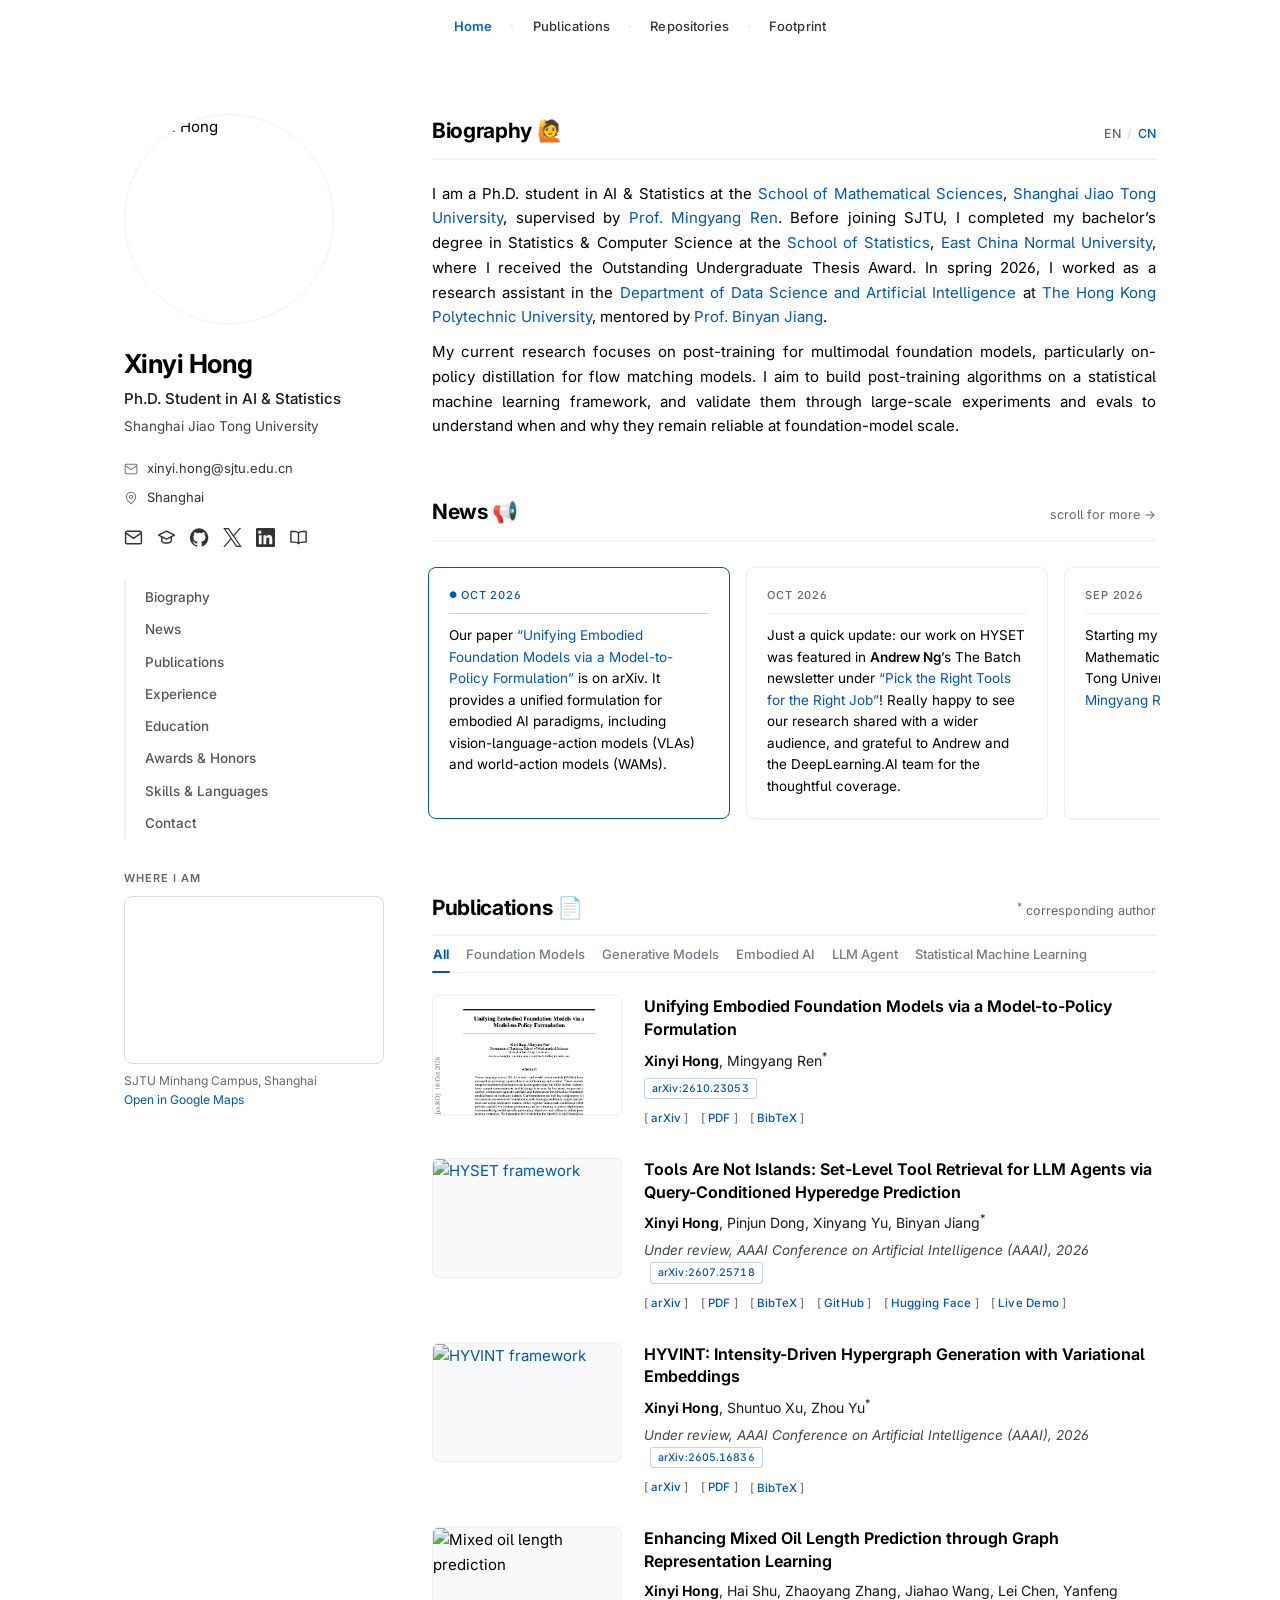
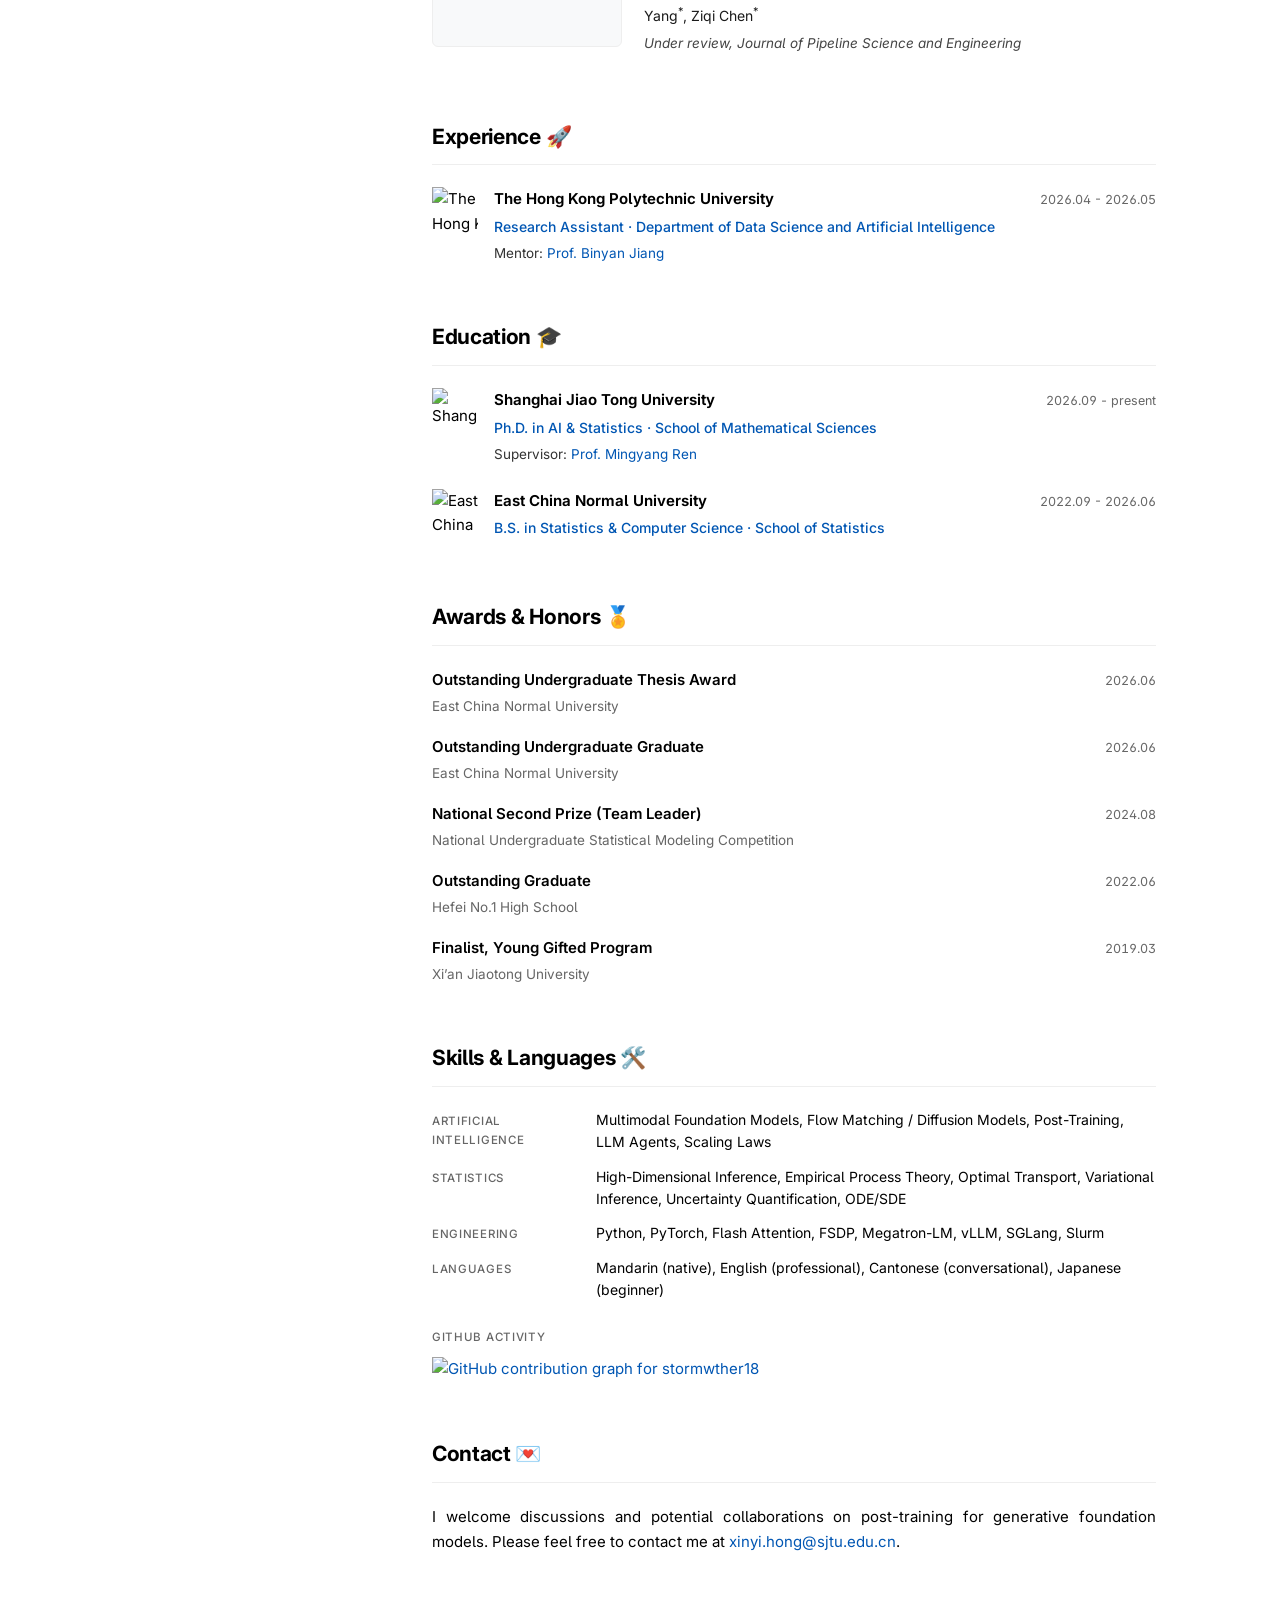
==== commit eb7bec9d: "Personal Website Update" ====
--- a/index.html
+++ b/index.html
@@ -136,7 +136,7 @@
           </div>
         </article>
 
-        <article class="news-card pinned">
+        <article class="news-card">
           <span class="news-date">Oct 2026</span>
           <div class="news-body">
             Just a quick update: our work on HYSET was featured in <strong>Andrew Ng</strong>’s The Batch newsletter under <a href="https://www.deeplearning.ai/the-batch/issue-374#pick-the-right-tools-for-the-right-job">“Pick the Right Tools for the Right Job”</a>! Really happy to see our research shared with a wider audience, and grateful to Andrew and the DeepLearning.AI team for the thoughtful coverage.
@@ -209,8 +209,7 @@
         <div class="pub-details">
           <div class="pub-title">Unifying Embodied Foundation Models via a Model-to-Policy Formulation</div>
           <div class="pub-authors"><span class="me">Xinyi Hong</span>, Mingyang Ren<sup>*</sup></div>
-          <div class="pub-venue pub-venue--stacked">
-            arXiv preprint, 2026
+          <div class="pub-venue pub-venue--badge-only">
             <a class="pub-badge" href="https://arxiv.org/abs/2610.23053" rel="noopener">arXiv:2610.23053</a>
           </div>
           <div class="pub-links">
--- a/css/style.css
+++ b/css/style.css
@@ -902,7 +902,7 @@
 }
 
 .pub-badge:hover { text-decoration: none; border-color: var(--accent); }
-.pub-venue--stacked .pub-badge { display: block; width: fit-content; margin: 5px 0 0; }
+.pub-venue--badge-only .pub-badge { margin-left: 0; }
 
 .pub-links { display: flex; flex-wrap: wrap; gap: 12px; }
 
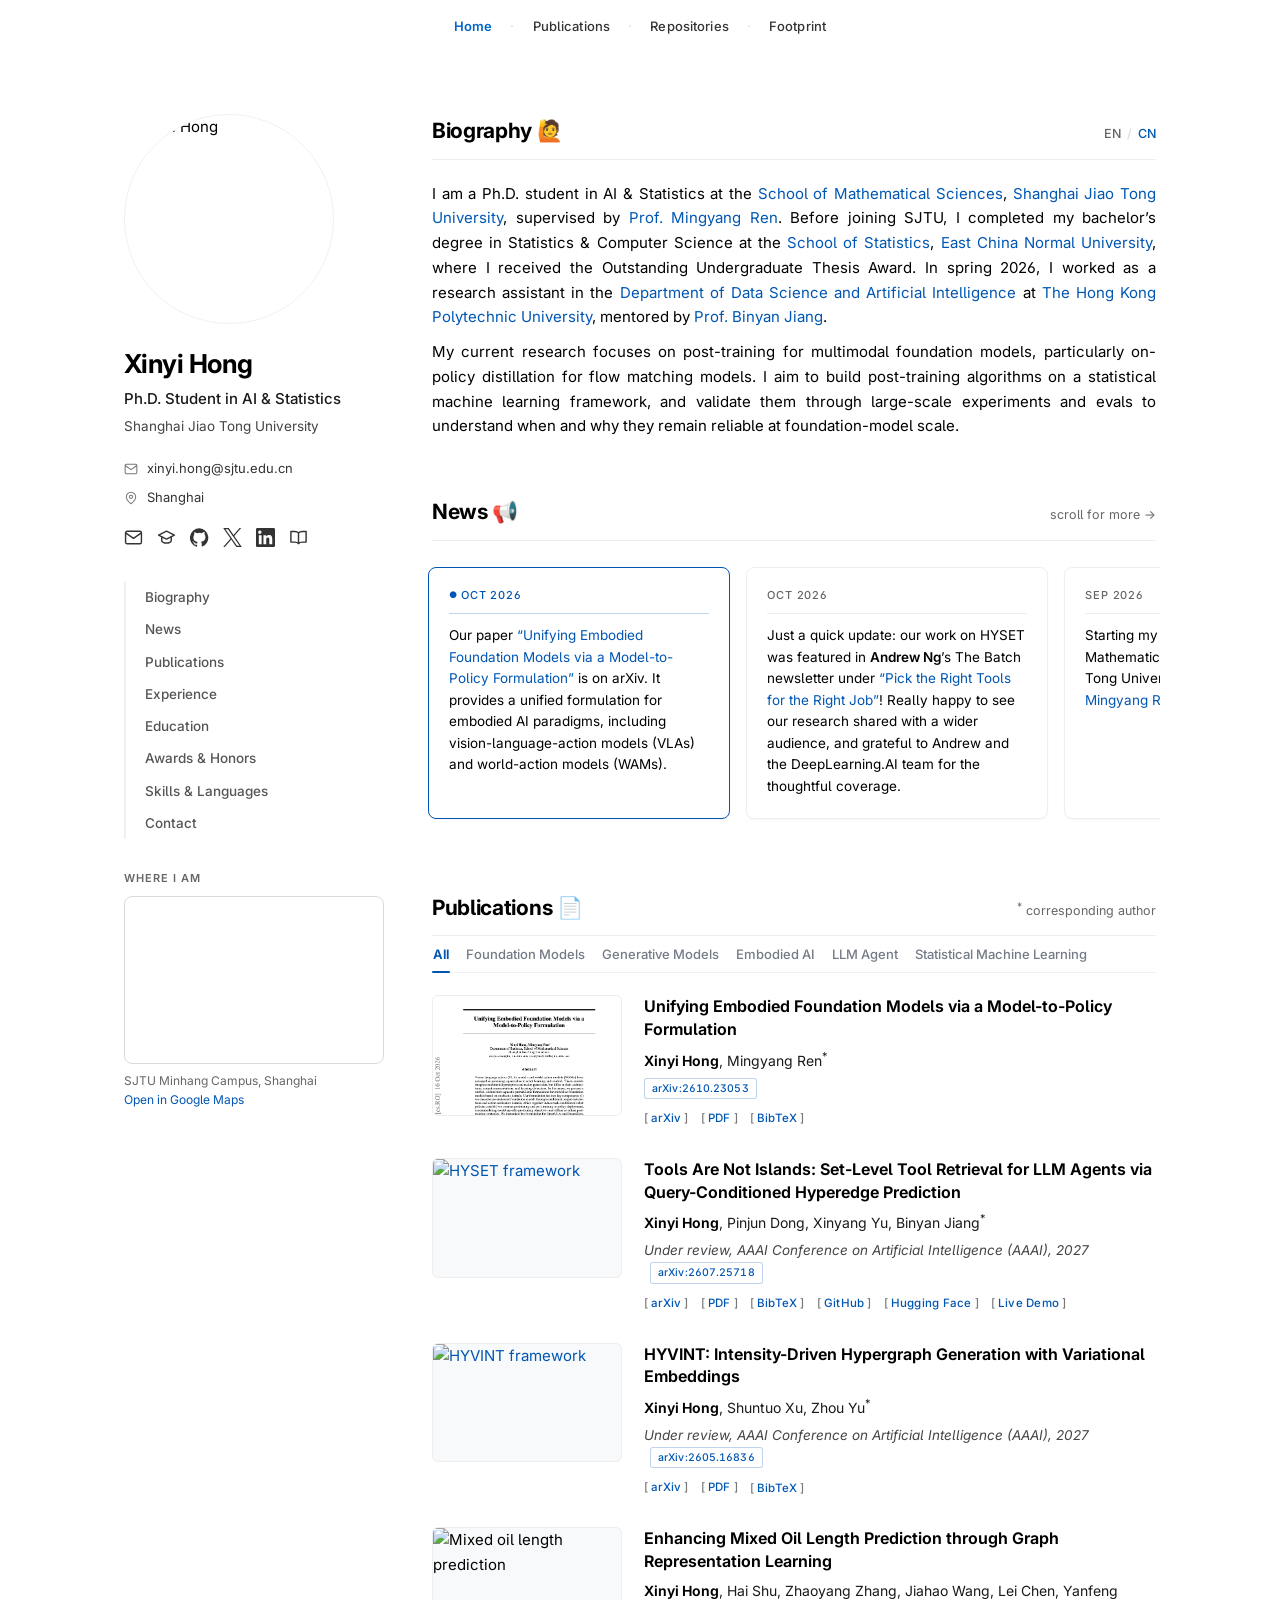
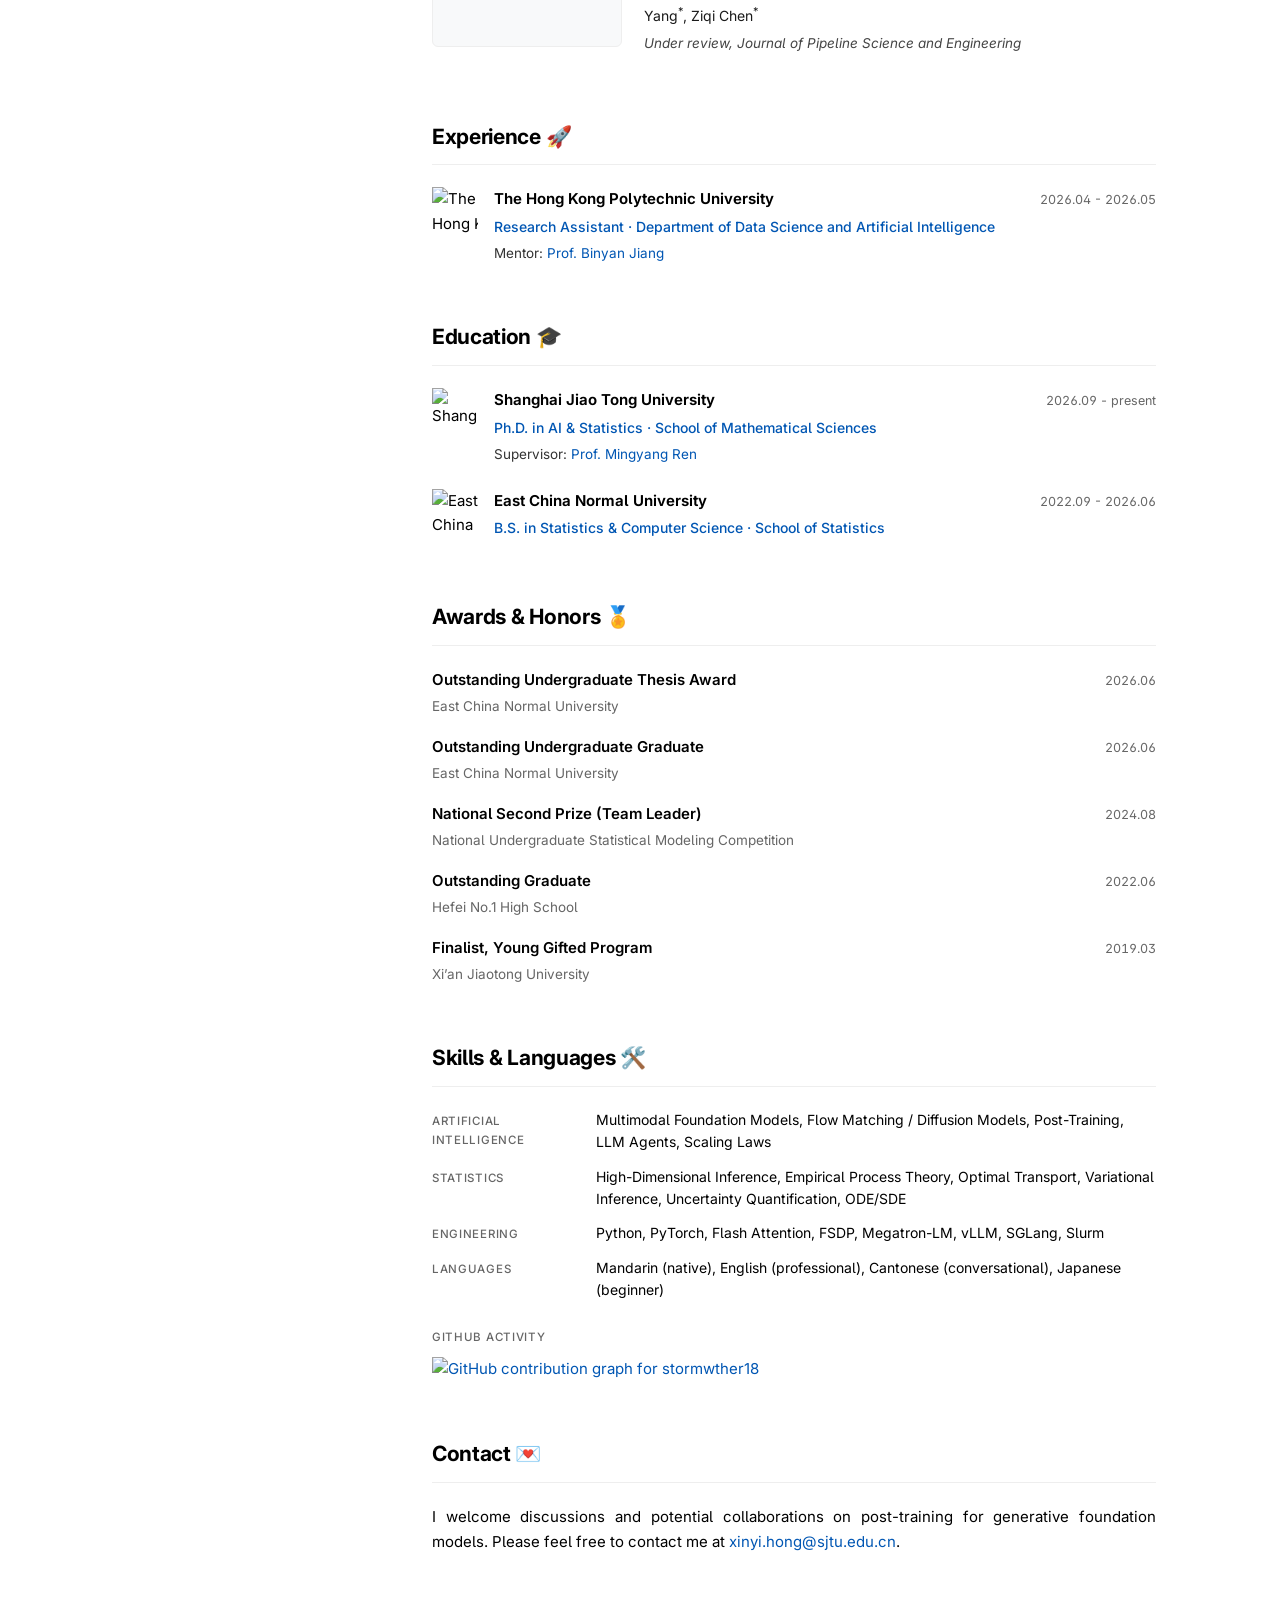
==== commit 9ef654cd: "Personal Website Update" ====
--- a/index.html
+++ b/index.html
@@ -155,7 +155,7 @@
           <span class="news-date">Jul 2026</span>
           <div class="news-body">
             <a href="https://arxiv.org/abs/2607.25718">HYSET</a> is on arXiv and under review at
-            AAAI 2026: set-level tool retrieval for LLM agents, cast as query-conditioned hyperedge
+            AAAI 2027: set-level tool retrieval for LLM agents, cast as query-conditioned hyperedge
             prediction. Code, model, and a live demo are released.
           </div>
         </article>
@@ -173,7 +173,7 @@
           <span class="news-date">May 2026</span>
           <div class="news-body">
             <a href="https://arxiv.org/abs/2605.16836">HYVINT</a>, our intensity-driven hypergraph
-            generative model, is on arXiv and under review at AAAI 2026.
+            generative model, is on arXiv and under review at AAAI 2027.
           </div>
         </article>
 
@@ -228,7 +228,7 @@
           <div class="pub-title">Tools Are Not Islands: Set-Level Tool Retrieval for LLM Agents via Query-Conditioned Hyperedge Prediction</div>
           <div class="pub-authors"><span class="me">Xinyi Hong</span>, Pinjun Dong, Xinyang Yu, Binyan Jiang<sup>*</sup></div>
           <div class="pub-venue">
-            Under review, AAAI Conference on Artificial Intelligence (AAAI), 2026
+            Under review, AAAI Conference on Artificial Intelligence (AAAI), 2027
             <a class="pub-badge" href="https://arxiv.org/abs/2607.25718" rel="noopener">arXiv:2607.25718</a>
           </div>
           <div class="pub-links">
@@ -250,7 +250,7 @@
           <div class="pub-title">HYVINT: Intensity-Driven Hypergraph Generation with Variational Embeddings</div>
           <div class="pub-authors"><span class="me">Xinyi Hong</span>, Shuntuo Xu, Zhou Yu<sup>*</sup></div>
           <div class="pub-venue">
-            Under review, AAAI Conference on Artificial Intelligence (AAAI), 2026
+            Under review, AAAI Conference on Artificial Intelligence (AAAI), 2027
             <a class="pub-badge" href="https://arxiv.org/abs/2605.16836" rel="noopener">arXiv:2605.16836</a>
           </div>
           <div class="pub-links">
